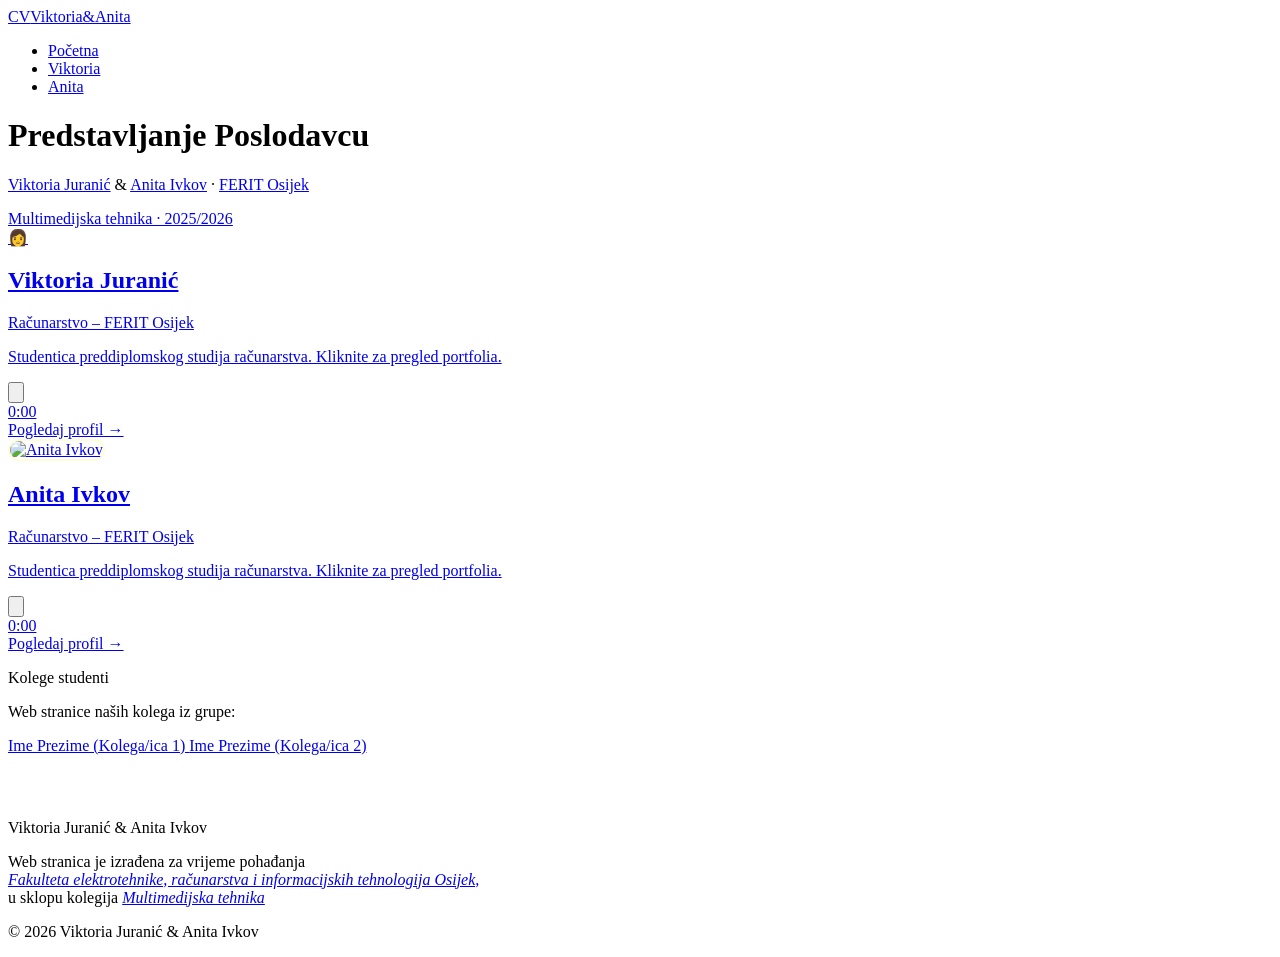
==== index.html @ a688e369 "Add files via upload" ====
<!DOCTYPE html>
<html lang="hr">
<head>
    <meta charset="UTF-8">
    <meta name="viewport" content="width=device-width, initial-scale=1.0">
    <meta name="description" content="Portfolio – Viktoria Juranić i Anita Ivkov, studentice FERIT Osijek">
    <title>CV - Viktoria Juranic &amp; Anita Ivkov</title>
    <link rel="icon" type="image/svg+xml" href="data:image/svg+xml,%3Csvg xmlns='http://www.w3.org/2000/svg' viewBox='0 0 32 32'%3E%3Crect width='32' height='32' rx='7' fill='%233D315B'/%3E%3Ctext x='50%25' y='50%25' dominant-baseline='central' text-anchor='middle' font-family='Arial Black,Arial,sans-serif' font-weight='900' font-size='13' fill='%23F8F991'%3ECV%3C/text%3E%3C/svg%3E">
    <link rel="stylesheet" href="css/style.css">
</head>
<body class="index-body">

<nav class="navbar">
  <div class="container">
    <a href="index.html" class="nav-brand">CV<span>Viktoria&amp;Anita</span></a>
    <ul class="nav-links">
      <li><a href="index.html" class="active">Početna</a></li>
      <li><a href="viktoria.html" >Viktoria</a></li>
      <li><a href="anita.html" >Anita</a></li>
    </ul>
  </div>
</nav>

<div class="container" style="padding-bottom:3rem">

  <!-- HERO TILE -->
  <div class="index-hero-tile">
    <div>
      <h1>Predstavljanje <span>Poslodavcu</span></h1>
      <p><a href="viktoria_CV.pdf" target="_blank" rel="noopener">Viktoria Juranić</a> &amp; <a href="anita_CV.pdf" target="_blank" rel="noopener">Anita Ivkov</a> &middot; <a href="https://www.ferit.unios.hr" target="_blank" rel="noopener">FERIT Osijek</a></p>
    </div>
    <a href="https://www.ferit.unios.hr/upisi-i-studijski-programi/strucni-prijediplomski-studij#racunarstvo#SR6-02" target="_blank" rel="noopener" class="index-hero-badge">Multimedijska tehnika &middot; 2025/2026</a>
  </div>

  <!-- STUDENT TILES -->
  <div class="students-grid">

    <a href="viktoria.html" class="student-tile">
      <div class="student-tile-header">
        <div class="student-photo-placeholder">&#128105;</div>
        <div class="student-tile-header-text">
          <h2>Viktoria Juranić</h2>
          <p class="s-role">Računarstvo &ndash; FERIT Osijek</p>
        </div>
      </div>
      <div class="student-tile-body">
        <p>Studentica preddiplomskog studija računarstva. Kliknite za pregled portfolia.</p>
        <audio class="cap-audio" src="audio/viktoria_intro.mp3" preload="metadata"></audio>
        <div class="cap" onclick="event.stopPropagation()">
          <button class="cap-play" aria-label="Reproduciraj"><svg viewBox="0 0 24 24"><polygon points="6,4 20,12 6,20" /></svg></button>
          <div class="cap-progress-wrap">
            <div class="cap-progress-bar"><div class="cap-fill"></div><div class="cap-thumb"></div></div>
          </div>
          <span class="cap-time">0:00</span>
        </div>
        <span class="btn">Pogledaj profil &rarr;</span>
      </div>
    </a>

    <a href="anita.html" class="student-tile">
      <div class="student-tile-header">
        <img src="img/anita/profilna.png" alt="Anita Ivkov" style="width:160px;height:190px;border-radius:14px;object-fit:cover;object-position:top center;border:2px solid rgba(248,249,145,.35);">
        <div class="student-tile-header-text">
          <h2>Anita Ivkov</h2>
          <p class="s-role">Računarstvo &ndash; FERIT Osijek</p>
        </div>
      </div>
      <div class="student-tile-body">
        <p>Studentica preddiplomskog studija računarstva. Kliknite za pregled portfolia.</p>
        <audio class="cap-audio" src="audio/anita_intro.mp3" preload="metadata"></audio>
        <div class="cap" onclick="event.stopPropagation()">
          <button class="cap-play" aria-label="Reproduciraj"><svg viewBox="0 0 24 24"><polygon points="6,4 20,12 6,20" /></svg></button>
          <div class="cap-progress-wrap">
            <div class="cap-progress-bar"><div class="cap-fill"></div><div class="cap-thumb"></div></div>
          </div>
          <span class="cap-time">0:00</span>
        </div>
        <span class="btn">Pogledaj profil &rarr;</span>
      </div>
    </a>

  </div>

  <!-- COLLEAGUES TILE -->
  <div class="colleagues-tile">
    <p class="section-heading">Kolege studenti</p>
    <p>Web stranice naših kolega iz grupe:</p>
    <div class="colleagues-grid">
      <a href="https://ADRESA-KOLEGE-1.github.io"
         target="_blank" rel="noopener" class="colleague-pill">
        Ime Prezime (Kolega/ica 1)
      </a>
      <a href="https://ADRESA-KOLEGE-2.github.io"
         target="_blank" rel="noopener" class="colleague-pill">
        Ime Prezime (Kolega/ica 2)
      </a>
    </div>
  </div>

</div><!-- /container -->

<footer class="footer">
  <div class="container">
    <div class="footer-inner">
      <p class="footer-name">Viktoria Juranić &amp; Anita Ivkov</p>
      <p class="footer-info">
        Web stranica je izrađena za vrijeme pohađanja
        <br><a href="https://www.ferit.unios.hr" target="_blank" rel="noopener">
            <em>Fakulteta elektrotehnike, računarstva i informacijskih tehnologija Osijek, </em></a>
        <br>u sklopu kolegija
            <a href="https://www.ferit.unios.hr/upisi-i-studijski-programi/strucni-prijediplomski-studij#racunarstvo#SR6-02"
            target="_blank" rel="noopener"><em>Multimedijska tehnika</em></a>
      </p>
      <p class="footer-copy">&copy; 2026 Viktoria Juranić &amp; Anita Ivkov</p>
    </div>
  </div>
</footer>

<script>
document.querySelectorAll('.cap').forEach(function(cap) {
  var audio = cap.previousElementSibling;
  var btn   = cap.querySelector('.cap-play');
  var fill  = cap.querySelector('.cap-fill');
  var thumb = cap.querySelector('.cap-thumb');
  var time  = cap.querySelector('.cap-time');
  var bar   = cap.querySelector('.cap-progress-bar');
  var pauseIcon = '<svg viewBox="0 0 24 24"><rect x="5" y="4" width="4" height="16"/><rect x="15" y="4" width="4" height="16"/></svg>';
  var playIcon  = '<svg viewBox="0 0 24 24"><polygon points="6,4 20,12 6,20" /></svg>';

  function fmt(s) {
    var m = Math.floor(s / 60);
    return m + ':' + ('0' + Math.floor(s % 60)).slice(-2);
  }
  function update() {
    var pct = audio.duration ? (audio.currentTime / audio.duration * 100) : 0;
    fill.style.width = pct + '%';
    thumb.style.left = pct + '%';
    time.textContent = fmt(audio.currentTime) + (audio.duration ? ' / ' + fmt(audio.duration) : '');
  }
  btn.addEventListener('click', function() {
    if (audio.paused) {
      document.querySelectorAll('.cap-audio').forEach(function(a) { a.pause(); });
      document.querySelectorAll('.cap-play').forEach(function(b) { b.innerHTML = playIcon; });
      audio.play();
      btn.innerHTML = pauseIcon;
    } else {
      audio.pause();
      btn.innerHTML = playIcon;
    }
  });
  audio.addEventListener('timeupdate', update);
  audio.addEventListener('loadedmetadata', update);
  audio.addEventListener('ended', function() { btn.innerHTML = playIcon; update(); });
  bar.addEventListener('click', function(e) {
    var rect = bar.getBoundingClientRect();
    audio.currentTime = ((e.clientX - rect.left) / rect.width) * audio.duration;
  });
});
</script>

</body>
</html>
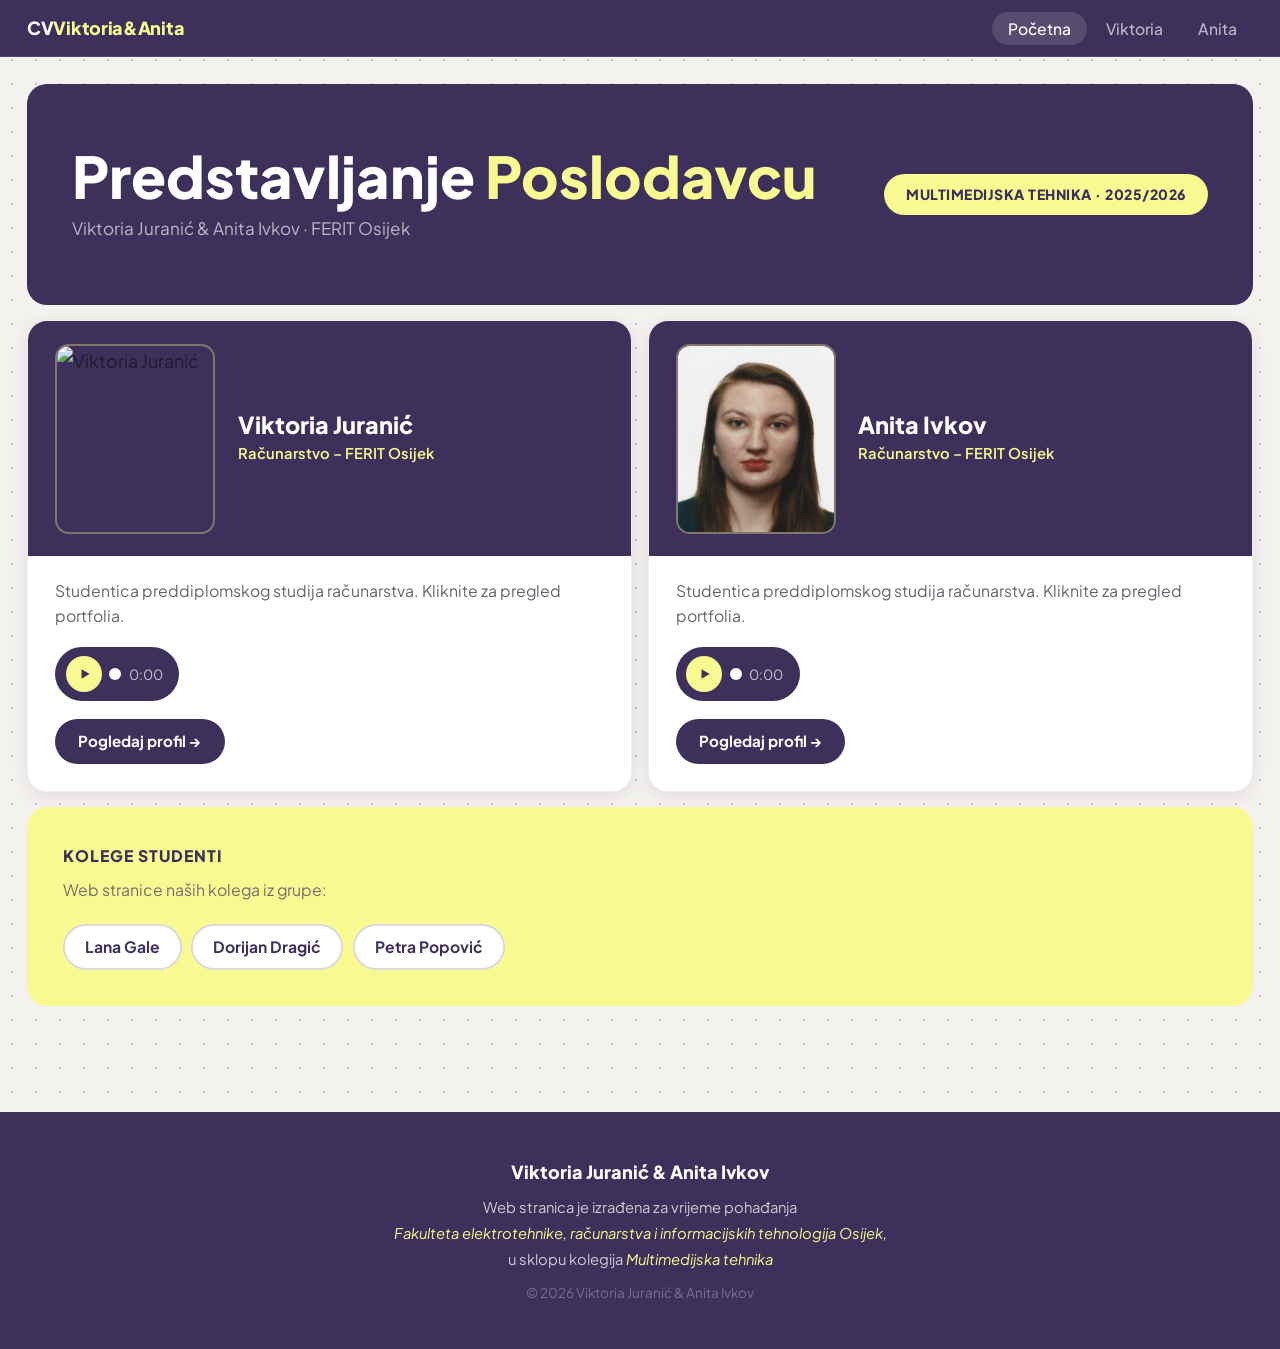
==== commit 4e2ff55b: "Update index.html Updated student profile sections with video elements and colleague links." ====
--- a/index.html
+++ b/index.html
@@ -37,7 +37,7 @@
 
     <a href="viktoria.html" class="student-tile">
       <div class="student-tile-header">
-        <div class="student-photo-placeholder">&#128105;</div>
+        <img src="img/viktoria/profilna_viki.png" alt="Viktoria Juranić" class="profile-zoomable" title="Klikni za uvećanje" style="width:160px;height:190px;border-radius:14px;object-fit:cover;object-position:top center;border:2px solid rgba(248,249,145,.35);cursor:zoom-in;">
         <div class="student-tile-header-text">
           <h2>Viktoria Juranić</h2>
           <p class="s-role">Računarstvo &ndash; FERIT Osijek</p>
@@ -45,7 +45,7 @@
       </div>
       <div class="student-tile-body">
         <p>Studentica preddiplomskog studija računarstva. Kliknite za pregled portfolia.</p>
-        <audio class="cap-audio" src="audio/viktoria_intro.mp3" preload="metadata"></audio>
+        <video class="cap-audio" src="viktoria_predstavljanje.mp4" preload="metadata" style="display:none"></video>
         <div class="cap" onclick="event.stopPropagation()">
           <button class="cap-play" aria-label="Reproduciraj"><svg viewBox="0 0 24 24"><polygon points="6,4 20,12 6,20" /></svg></button>
           <div class="cap-progress-wrap">
@@ -59,7 +59,7 @@
 
     <a href="anita.html" class="student-tile">
       <div class="student-tile-header">
-        <img src="img/anita/profilna.png" alt="Anita Ivkov" style="width:160px;height:190px;border-radius:14px;object-fit:cover;object-position:top center;border:2px solid rgba(248,249,145,.35);">
+        <img src="img/anita/profilna.png" alt="Anita Ivkov" class="profile-zoomable" title="Klikni za uvećanje" style="width:160px;height:190px;border-radius:14px;object-fit:cover;object-position:top center;border:2px solid rgba(248,249,145,.35);cursor:zoom-in;">
         <div class="student-tile-header-text">
           <h2>Anita Ivkov</h2>
           <p class="s-role">Računarstvo &ndash; FERIT Osijek</p>
@@ -67,7 +67,7 @@
       </div>
       <div class="student-tile-body">
         <p>Studentica preddiplomskog studija računarstva. Kliknite za pregled portfolia.</p>
-        <audio class="cap-audio" src="audio/anita_intro.mp3" preload="metadata"></audio>
+        <video class="cap-audio" src="anita_predstavljanje.mp4" preload="metadata" style="display:none"></video>
         <div class="cap" onclick="event.stopPropagation()">
           <button class="cap-play" aria-label="Reproduciraj"><svg viewBox="0 0 24 24"><polygon points="6,4 20,12 6,20" /></svg></button>
           <div class="cap-progress-wrap">
@@ -86,13 +86,17 @@
     <p class="section-heading">Kolege studenti</p>
     <p>Web stranice naših kolega iz grupe:</p>
     <div class="colleagues-grid">
-      <a href="https://ADRESA-KOLEGE-1.github.io"
+      <a href="https://astmaticar.github.io/Portfolio_Studenata/projekt/student1.html"
          target="_blank" rel="noopener" class="colleague-pill">
-        Ime Prezime (Kolega/ica 1)
+        Lana Gale
       </a>
-      <a href="https://ADRESA-KOLEGE-2.github.io"
+      <a href="https://astmaticar.github.io/Portfolio_Studenata/projekt/student2.html"
          target="_blank" rel="noopener" class="colleague-pill">
-        Ime Prezime (Kolega/ica 2)
+        Dorijan Dragić
+      </a>
+      <a href="https://predstavljanje-poslodavcu.netlify.app/petra"
+         target="_blank" rel="noopener" class="colleague-pill">
+        Petra Popović
       </a>
     </div>
   </div>
@@ -127,6 +131,24 @@
   var pauseIcon = '<svg viewBox="0 0 24 24"><rect x="5" y="4" width="4" height="16"/><rect x="15" y="4" width="4" height="16"/></svg>';
   var playIcon  = '<svg viewBox="0 0 24 24"><polygon points="6,4 20,12 6,20" /></svg>';
 
+  /* ── Blokiranje klikova na cijeli player ── */
+  cap.addEventListener('click', function(e) {
+    e.stopPropagation();
+    e.preventDefault();
+  });
+
+  /* ── Web Audio pojačanje (GainNode) ── */
+  var audioCtx = null;
+  function initBoost() {
+    if (audioCtx) return;
+    audioCtx = new (window.AudioContext || window.webkitAudioContext)();
+    var source = audioCtx.createMediaElementSource(audio);
+    var gain   = audioCtx.createGain();
+    gain.gain.value = 2.5;
+    source.connect(gain);
+    gain.connect(audioCtx.destination);
+  }
+
   function fmt(s) {
     var m = Math.floor(s / 60);
     return m + ':' + ('0' + Math.floor(s % 60)).slice(-2);
@@ -137,8 +159,11 @@
     thumb.style.left = pct + '%';
     time.textContent = fmt(audio.currentTime) + (audio.duration ? ' / ' + fmt(audio.duration) : '');
   }
-  btn.addEventListener('click', function() {
+  btn.addEventListener('click', function(e) {
+    e.stopPropagation();
+    e.preventDefault();
     if (audio.paused) {
+      initBoost();
       document.querySelectorAll('.cap-audio').forEach(function(a) { a.pause(); });
       document.querySelectorAll('.cap-play').forEach(function(b) { b.innerHTML = playIcon; });
       audio.play();
@@ -151,12 +176,86 @@
   audio.addEventListener('timeupdate', update);
   audio.addEventListener('loadedmetadata', update);
   audio.addEventListener('ended', function() { btn.innerHTML = playIcon; update(); });
-  bar.addEventListener('click', function(e) {
+
+  /* ── Seek: klik i povlačenje po traci ── */
+  var wrap     = cap.querySelector('.cap-progress-wrap');
+  var dragging = false;
+
+  function seek(e) {
+    if (!audio.duration) return;
+    var clientX = e.touches ? e.touches[0].clientX : e.clientX;
     var rect = bar.getBoundingClientRect();
-    audio.currentTime = ((e.clientX - rect.left) / rect.width) * audio.duration;
-  });
+    var pct  = Math.max(0, Math.min(1, (clientX - rect.left) / rect.width));
+    audio.currentTime = pct * audio.duration;
+    update();
+  }
+
+  wrap.addEventListener('click', function(e) {
+    e.stopPropagation();
+    e.preventDefault();
+  });
+
+  wrap.addEventListener('mousedown', function(e) {
+    e.stopPropagation(); e.preventDefault();
+    dragging = true;
+    seek(e);
+  });
+  wrap.addEventListener('touchstart', function(e) {
+    e.stopPropagation();
+    dragging = true;
+    seek(e);
+  }, { passive: true });
+
+  document.addEventListener('mousemove', function(e) {
+    if (!dragging) return;
+    seek(e);
+  });
+  document.addEventListener('touchmove', function(e) {
+    if (!dragging) return;
+    seek(e);
+  }, { passive: true });
+
+  document.addEventListener('mouseup', function() { dragging = false; });
+  document.addEventListener('touchend', function() { dragging = false; });
 });
 </script>
 
+<!-- Profile lightbox -->
+<div id="profile-lb" style="display:none;position:fixed;inset:0;background:rgba(0,0,0,.85);z-index:9999;align-items:center;justify-content:center;cursor:zoom-out;">
+  <img id="profile-lb-img" src="" alt="" style="max-width:90vw;max-height:90vh;border-radius:12px;box-shadow:0 8px 40px rgba(0,0,0,.6);">
+</div>
+
+<script>
+(function() {
+  var lb    = document.getElementById('profile-lb');
+  var lbImg = document.getElementById('profile-lb-img');
+
+  document.querySelectorAll('.profile-zoomable').forEach(function(img) {
+    img.addEventListener('click', function(e) {
+      e.stopPropagation();
+      e.preventDefault();
+      lbImg.src = img.src;
+      lbImg.alt = img.alt;
+      lb.style.display = 'flex';
+      document.body.style.overflow = 'hidden';
+    });
+  });
+
+  lb.addEventListener('click', function() {
+    lb.style.display = 'none';
+    document.body.style.overflow = '';
+    lbImg.src = '';
+  });
+
+  document.addEventListener('keydown', function(e) {
+    if (e.key === 'Escape' && lb.style.display === 'flex') {
+      lb.style.display = 'none';
+      document.body.style.overflow = '';
+      lbImg.src = '';
+    }
+  });
+}());
+</script>
+
 </body>
 </html>
--- a/css/style.css
+++ b/css/style.css
@@ -0,0 +1,6 @@
+﻿@import url('https://fonts.googleapis.com/css2?family=Plus+Jakarta+Sans:ital,wght@0,300;0,400;0,500;0,600;0,700;0,800;0,900;1,400&display=swap');
+@import url('base.css');
+@import url('navbar.css');
+@import url('index.css');
+@import url('components.css');
+@import url('cv.css');
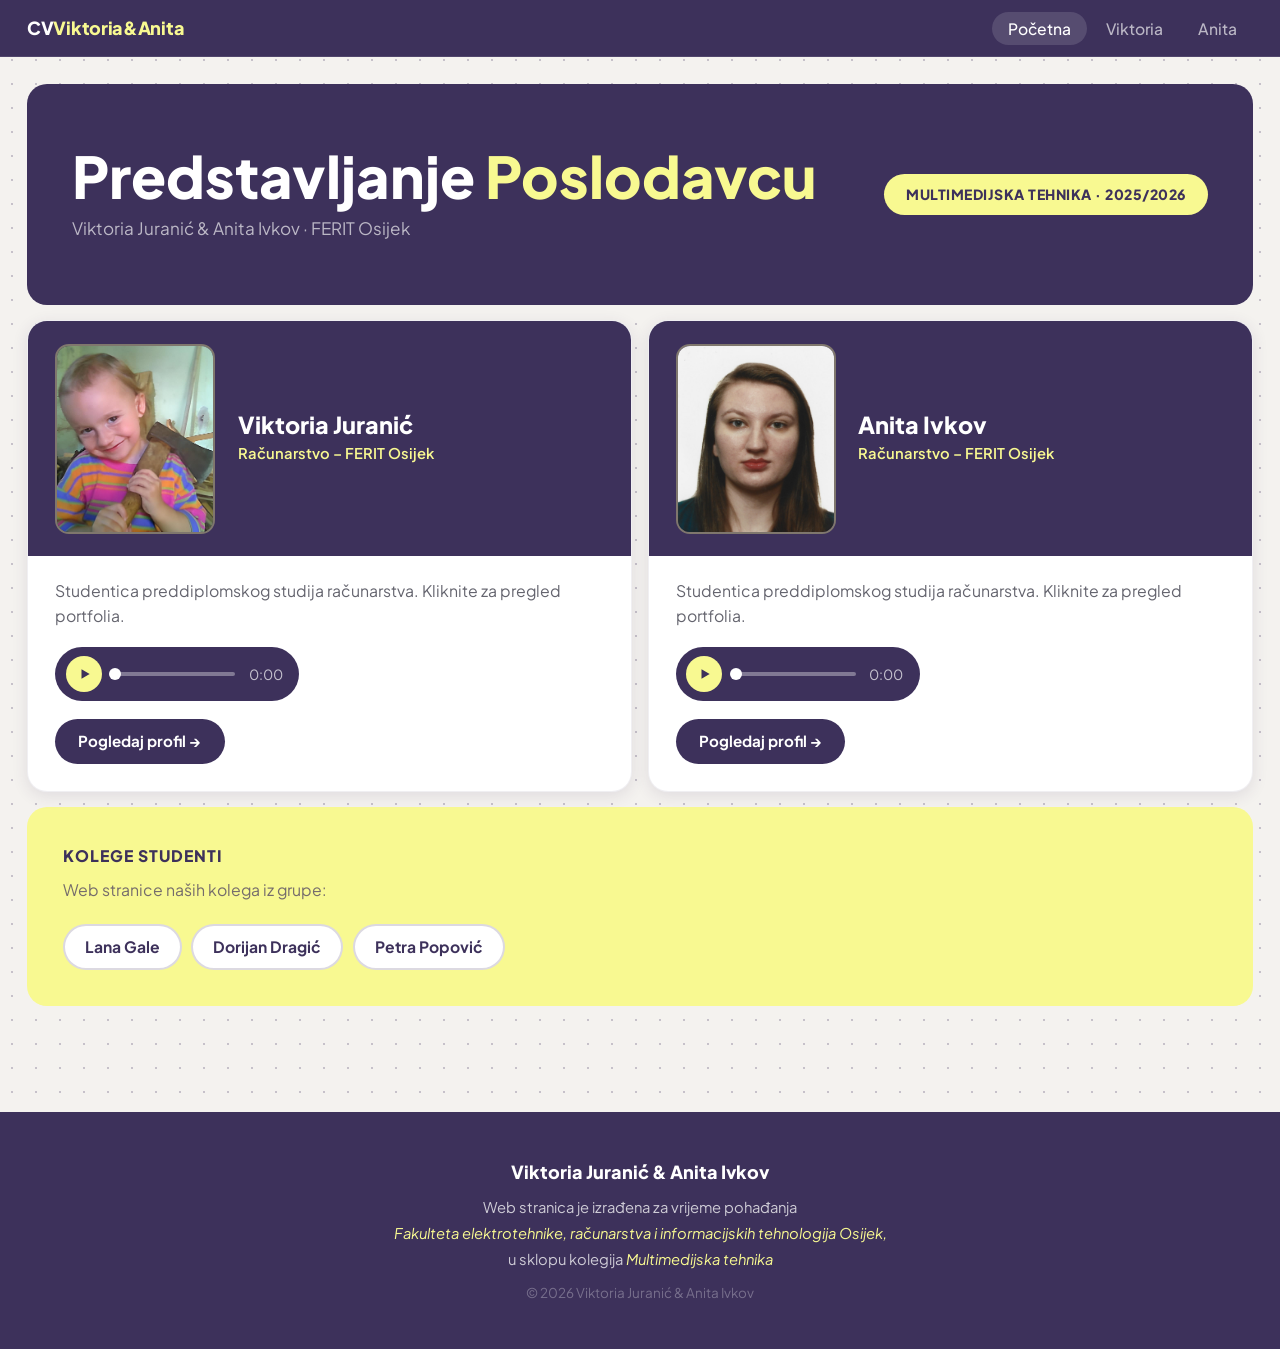
==== commit e54981f6: "Refactor index.html with updated links" ====
--- a/index.html
+++ b/index.html
@@ -27,7 +27,7 @@
   <div class="index-hero-tile">
     <div>
       <h1>Predstavljanje <span>Poslodavcu</span></h1>
-      <p><a href="viktoria_CV.pdf" target="_blank" rel="noopener">Viktoria Juranić</a> &amp; <a href="anita_CV.pdf" target="_blank" rel="noopener">Anita Ivkov</a> &middot; <a href="https://www.ferit.unios.hr" target="_blank" rel="noopener">FERIT Osijek</a></p>
+        <p><a href="https://anitaivkov.github.io/cv-juranic-ivkov/viktoria.html" target="_blank" rel="noopener">Viktoria Juranić</a> &amp; <a href="https://anitaivkov.github.io/cv-juranic-ivkov/anita.html" target="_blank" rel="noopener">Anita Ivkov</a> &middot; <a href="https://www.ferit.unios.hr" target="_blank" rel="noopener">FERIT Osijek</a></p>
     </div>
     <a href="https://www.ferit.unios.hr/upisi-i-studijski-programi/strucni-prijediplomski-studij#racunarstvo#SR6-02" target="_blank" rel="noopener" class="index-hero-badge">Multimedijska tehnika &middot; 2025/2026</a>
   </div>
--- a/css/style.css
+++ b/css/style.css
@@ -1,4 +1,4 @@
-﻿@import url('https://fonts.googleapis.com/css2?family=Plus+Jakarta+Sans:ital,wght@0,300;0,400;0,500;0,600;0,700;0,800;0,900;1,400&display=swap');
+@import url('https://fonts.googleapis.com/css2?family=Plus+Jakarta+Sans:ital,wght@0,300;0,400;0,500;0,600;0,700;0,800;0,900;1,400&display=swap');
 @import url('base.css');
 @import url('navbar.css');
 @import url('index.css');
